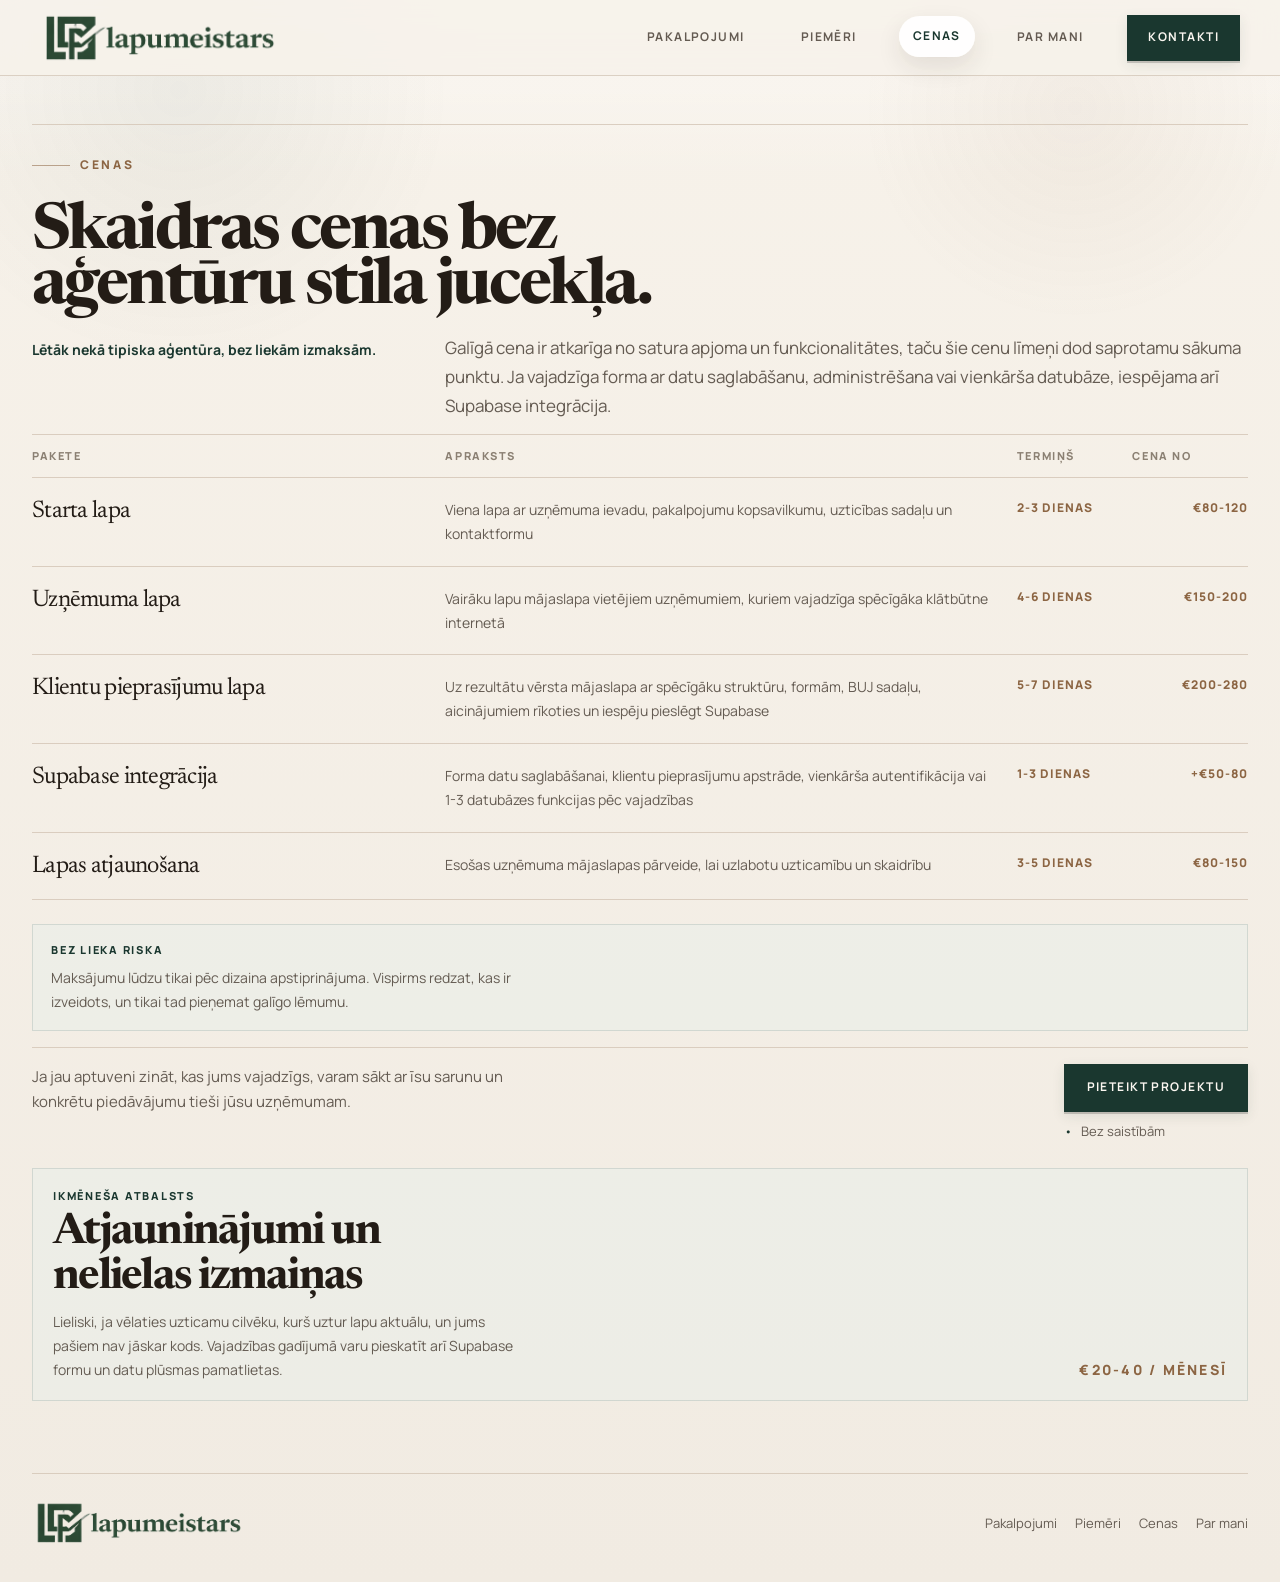
==== cenas.html @ 88fa8eaf "Add files via upload" ====
<!DOCTYPE html>
<html lang="lv">
<head>
  <meta charset="UTF-8" />
  <meta name="viewport" content="width=device-width, initial-scale=1.0" />
  <title>Lapumeistars | Cenas</title>
  <meta
    name="description"
    content="Skaidras Lapumeistars cenas vietējiem uzņēmumiem. Apskatiet cenu līmeņus, termiņus un iespējamo ikmēneša atbalstu bez aģentūras jucekļa."
  />
  <meta property="og:type" content="website" />
  <meta property="og:locale" content="lv_LV" />
  <meta property="og:title" content="Lapumeistars | Cenas" />
  <meta
    property="og:description"
    content="Skaidras Lapumeistars cenas vietējiem uzņēmumiem. Apskatiet cenu līmeņus, termiņus un iespējamo ikmēneša atbalstu bez aģentūras jucekļa."
  />
  <meta property="og:image" content="lapumeistars-logo.png" />
  <meta property="og:url" content="https://lapumeistars.pages.dev/cenas.html" />
  <link rel="icon" type="image/png" sizes="256x256" href="lapumeistars-favicon.png" />
  <link rel="shortcut icon" href="lapumeistars-favicon.png" />
  <link rel="preconnect" href="https://fonts.googleapis.com" />
  <link rel="preconnect" href="https://fonts.gstatic.com" crossorigin />
  <link
    href="https://fonts.googleapis.com/css2?family=Manrope:wght@400;500;600;700;800&family=Newsreader:opsz,wght@6..72,400;6..72,600;6..72,700&display=swap"
    rel="stylesheet"
  />
  <link rel="preload" as="image" href="lapumeistars-logo.png" />
  <style>
    *, *::before, *::after { box-sizing: border-box; margin: 0; padding: 0; }

    :root {
      --paper: #f3ede4;
      --paper-soft: #faf6f0;
      --surface: #fffdf9;
      --surface-tint: #eee6db;
      --ink: #231c16;
      --muted: #645b52;
      --muted-soft: #8b8073;
      --line: #d5c8b9;
      --accent: #294e46;
      --accent-strong: #1a372f;
      --accent-soft: #e6eeeb;
      --warm: #8c6543;
      --shadow: 0 18px 44px rgba(45, 35, 22, 0.08);
    }

    html {
      scroll-behavior: smooth;
      scroll-padding-top: 96px;
    }

    body {
      background:
        linear-gradient(180deg, rgba(255, 255, 255, 0.45), rgba(255, 255, 255, 0)) 0 0 / 100% 180px no-repeat,
        linear-gradient(180deg, #f7f2ea 0%, #f1ebe2 100%);
      color: var(--ink);
      caret-color: transparent;
      font-family: "Manrope", sans-serif;
      font-size: 16px;
      line-height: 1.7;
      min-height: 100vh;
      overflow-x: hidden;
    }

    body::before {
      content: "";
      position: fixed;
      inset: 0;
      pointer-events: none;
      background:
        radial-gradient(circle at 14% 10%, rgba(41, 78, 70, 0.06), transparent 20%),
        radial-gradient(circle at 84% 12%, rgba(140, 101, 67, 0.06), transparent 16%);
      z-index: -1;
    }

    a { color: inherit; text-decoration: none; }

    nav {
      position: sticky;
      top: 0;
      z-index: 100;
      display: flex;
      align-items: center;
      justify-content: space-between;
      gap: 30px;
      height: 76px;
      padding: 0 40px;
      background: rgba(247, 242, 234, 0.9);
      backdrop-filter: blur(14px);
      border-bottom: 1px solid rgba(213, 200, 185, 0.8);
    }

    .nav-logo,
    .footer-logo {
      display: inline-flex;
      align-items: center;
      flex-shrink: 0;
    }

    .nav-logo img,
    .footer-logo img {
      display: block;
      width: auto;
      max-width: 100%;
    }

    .nav-logo img { height: 56px; }

    .nav-links {
      display: flex;
      align-items: center;
      gap: 28px;
      list-style: none;
      margin-left: auto;
    }

    .nav-links a {
      display: inline-flex;
      align-items: center;
      justify-content: center;
      min-height: 40px;
      padding: 10px 14px;
      border-radius: 999px;
      font-size: 12px;
      font-weight: 700;
      letter-spacing: 0.12em;
      text-transform: uppercase;
      color: var(--muted);
      transition: background 0.18s ease, color 0.18s ease, box-shadow 0.18s ease, transform 0.18s ease;
    }

    .nav-links a:hover,
    .nav-links a:focus-visible,
    .nav-links a[aria-current="page"] {
      color: var(--accent-strong);
      background: rgba(255, 255, 255, 0.92);
      box-shadow: 0 10px 24px rgba(35, 28, 22, 0.1);
      transform: translateY(-1px);
    }

    .nav-cta {
      display: inline-flex;
      align-items: center;
      justify-content: center;
      min-height: 46px;
      padding: 0 20px;
      border: 1px solid var(--accent-strong);
      background: var(--accent-strong);
      color: var(--paper-soft);
      font-size: 12px;
      font-weight: 700;
      letter-spacing: 0.12em;
      text-transform: uppercase;
      box-shadow: 0 2px 0 rgba(0, 0, 0, 0.18), 0 4px 12px rgba(26, 55, 47, 0.1);
      transition: background 0.18s ease, border-color 0.18s ease, transform 0.18s ease, box-shadow 0.18s ease;
    }

    .nav-cta:hover,
    .nav-cta:focus-visible {
      background: var(--accent);
      border-color: var(--accent);
      transform: translateY(-1px);
      box-shadow: 0 4px 0 rgba(0, 0, 0, 0.16), 0 8px 20px rgba(26, 55, 47, 0.16);
    }

    .nav-toggle {
      display: none;
      width: 48px;
      height: 48px;
      padding: 0;
      border: 1px solid rgba(41, 78, 70, 0.18);
      background: rgba(255, 253, 249, 0.72);
      color: var(--accent-strong);
      align-items: center;
      justify-content: center;
      cursor: pointer;
      flex-direction: column;
      gap: 5px;
      flex-shrink: 0;
    }

    .nav-toggle span {
      display: block;
      width: 18px;
      height: 2px;
      background: currentColor;
      transition: transform 0.22s ease, opacity 0.22s ease;
    }

    nav.is-open .nav-toggle span:nth-child(1) {
      transform: translateY(7px) rotate(45deg);
    }

    nav.is-open .nav-toggle span:nth-child(2) {
      opacity: 0;
    }

    nav.is-open .nav-toggle span:nth-child(3) {
      transform: translateY(-7px) rotate(-45deg);
    }

    .page-shell,
    footer {
      width: min(1240px, calc(100% - 64px));
      margin: 0 auto;
    }

    .page-shell {
      padding: 48px 0 72px;
    }

    .pricing-hero {
      padding: 0 0 18px;
      border-top: 1px solid rgba(213, 200, 185, 0.86);
    }

    .pricing-hero-copy {
      padding-top: 22px;
    }

    .section-flag {
      display: inline-flex;
      align-items: center;
      gap: 10px;
      margin-bottom: 12px;
      color: var(--warm);
      font-size: 12px;
      font-weight: 800;
      letter-spacing: 0.22em;
      text-transform: uppercase;
    }

    .section-flag::before {
      content: "";
      width: 38px;
      height: 1px;
      background: currentColor;
      opacity: 0.55;
    }

    .hero-title,
    .table-title,
    .support-title {
      font-family: "Newsreader", serif;
      letter-spacing: -0.04em;
      color: var(--ink);
    }

    .hero-title {
      font-size: clamp(2.7rem, 5vw, 4.7rem);
      line-height: 0.86;
      max-width: none;
      text-wrap: balance;
    }

    .pricing-wrap {
      padding: 0;
    }

    .pricing-intro {
      display: grid;
      grid-template-columns: 34% 47% 9.5% 9.5%;
      align-items: start;
      gap: 18px 0;
      margin-bottom: 14px;
    }

    .pricing-intro .hero-title {
      grid-column: 1 / 5;
      width: min(100%, 17ch);
    }

    .pricing-note {
      margin-bottom: 0;
      padding-top: 4px;
      color: var(--accent-strong);
      font-size: 14px;
      font-weight: 700;
    }

    .pricing-detail {
      grid-column: 2 / 5;
      margin-bottom: 0;
      color: var(--muted);
      font-size: 17px;
      text-wrap: pretty;
    }

    .pricing-table {
      width: 100%;
      border-collapse: collapse;
      border-top: 1px solid rgba(213, 200, 185, 0.86);
      border-bottom: 1px solid rgba(213, 200, 185, 0.86);
    }

    .pricing-table thead th {
      padding: 12px 0 11px;
      text-align: left;
      font-size: 11px;
      font-weight: 800;
      letter-spacing: 0.14em;
      text-transform: uppercase;
      color: var(--muted-soft);
    }

    .pricing-table tbody tr {
      border-top: 1px solid rgba(213, 200, 185, 0.86);
    }

    .pricing-table tbody td {
      padding: 20px 0;
      vertical-align: top;
    }

    .pricing-table tbody td:nth-child(1) {
      width: 34%;
      padding-right: 28px;
      font-family: "Newsreader", serif;
      font-size: 24px;
      line-height: 1.12;
      letter-spacing: -0.03em;
    }

    .pricing-table tbody td:nth-child(2) {
      width: 47%;
      padding-right: 28px;
      color: var(--muted);
      font-size: 14px;
    }

    .pricing-table tbody td:nth-child(3),
    .pricing-table tbody td:nth-child(4) {
      width: 9.5%;
      font-size: 12px;
      font-weight: 800;
      letter-spacing: 0.08em;
      text-transform: uppercase;
      color: var(--warm);
      white-space: nowrap;
    }

    .pricing-table tbody td:nth-child(4) {
      text-align: right;
    }

    .pricing-callout {
      margin-top: 24px;
      padding: 16px 18px;
      border: 1px solid rgba(41, 78, 70, 0.14);
      background: rgba(230, 238, 235, 0.44);
    }

    .pricing-callout strong,
    .support-label {
      display: block;
      margin-bottom: 6px;
      color: var(--accent-strong);
      font-size: 11px;
      font-weight: 800;
      letter-spacing: 0.16em;
      text-transform: uppercase;
    }

    .pricing-callout p,
    .support-copy {
      color: var(--muted);
      font-size: 14px;
      max-width: 52ch;
    }

    .pricing-cta {
      display: grid;
      grid-template-columns: minmax(0, 1fr) auto;
      align-items: start;
      gap: 28px;
      padding: 16px 0 26px;
      margin-top: 16px;
      border-top: 1px solid rgba(213, 200, 185, 0.86);
    }

    .pricing-cta p {
      max-width: 56ch;
      color: var(--muted);
      font-size: 15px;
    }

    .action-stack {
      display: grid;
      justify-items: start;
      gap: 8px;
    }

    .btn-primary {
      display: inline-flex;
      align-items: center;
      justify-content: center;
      min-height: 48px;
      padding: 0 22px;
      border: 1px solid var(--accent-strong);
      background: var(--accent-strong);
      color: var(--paper-soft);
      font-size: 12px;
      font-weight: 700;
      letter-spacing: 0.12em;
      text-transform: uppercase;
      box-shadow: 0 2px 0 rgba(0, 0, 0, 0.18), 0 4px 12px rgba(26, 55, 47, 0.1);
      transition: background 0.18s ease, border-color 0.18s ease, transform 0.18s ease, box-shadow 0.18s ease;
    }

    .btn-primary:hover,
    .btn-primary:focus-visible {
      background: var(--accent);
      border-color: var(--accent);
      transform: translateY(-1px);
      box-shadow: 0 4px 0 rgba(0, 0, 0, 0.16), 0 8px 20px rgba(26, 55, 47, 0.16);
    }

    .cta-microcopy {
      color: var(--muted);
      font-size: 13px;
    }

    .cta-microcopy::before {
      content: "•";
      margin-right: 8px;
      color: var(--accent-strong);
    }

    .support-box {
      display: grid;
      grid-template-columns: minmax(0, 1fr) auto;
      gap: 24px;
      align-items: end;
      padding: 18px 20px;
      border: 1px solid rgba(41, 78, 70, 0.14);
      background: rgba(230, 238, 235, 0.44);
    }

    .support-title {
      font-size: clamp(2rem, 3.4vw, 2.8rem);
      line-height: 1.02;
      margin-bottom: 10px;
      max-width: 14ch;
    }

    .support-price {
      color: var(--warm);
      font-size: 14px;
      font-weight: 800;
      letter-spacing: 0.16em;
      text-transform: uppercase;
      white-space: nowrap;
      align-self: end;
    }

    .footer-links {
      display: flex;
      align-items: center;
      flex-wrap: wrap;
      gap: 18px;
      color: var(--muted);
      font-size: 13px;
    }

    footer {
      display: flex;
      align-items: center;
      justify-content: space-between;
      gap: 18px;
      padding: 24px 0 34px;
      font-size: 13px;
      border-top: 1px solid rgba(213, 200, 185, 0.86);
    }

    .footer-logo img { height: 50px; }

    .reveal {
      opacity: 0;
      transform: translateY(24px);
      transition: opacity 0.55s ease, transform 0.55s ease;
    }

    .reveal.visible {
      opacity: 1;
      transform: translateY(0);
    }

    @media (max-width: 980px) {
      .pricing-hero,
      .pricing-intro,
      .pricing-cta,
      .support-box {
        grid-template-columns: 1fr;
      }

      .pricing-detail {
        grid-column: auto;
      }

      .pricing-table thead {
        display: none;
      }

      .pricing-table,
      .pricing-table tbody,
      .pricing-table tr,
      .pricing-table td {
        display: block;
        width: 100%;
      }

      .pricing-table tbody td {
        padding: 0;
      }

      .pricing-table tbody tr {
        padding: 18px 0;
      }

      .pricing-table tbody td:nth-child(1),
      .pricing-table tbody td:nth-child(2),
      .pricing-table tbody td:nth-child(3),
      .pricing-table tbody td:nth-child(4) {
        width: 100%;
        padding-right: 0;
        text-align: left;
      }

      .pricing-table tbody td:nth-child(1) {
        margin-bottom: 10px;
      }

      .pricing-table tbody td:nth-child(2) {
        margin-bottom: 12px;
      }

      .pricing-table tbody td:nth-child(3)::before {
        content: "Termiņš: ";
        color: var(--muted-soft);
      }

      .pricing-table tbody td:nth-child(4)::before {
        content: "Cena no: ";
        color: var(--muted-soft);
      }

      .pricing-table tbody td:nth-child(4) {
        margin-top: 4px;
      }
    }

    @media (max-width: 900px) {
      nav {
        height: auto;
        align-items: flex-start;
        flex-wrap: wrap;
        padding: 18px 20px;
      }

      .nav-toggle {
        display: inline-flex;
        margin-left: auto;
      }

      .nav-links {
        width: 100%;
        display: none;
        flex-direction: column;
        align-items: stretch;
        gap: 10px;
        margin-left: 0;
        padding-top: 14px;
      }

      nav.is-open .nav-links {
        display: flex;
      }

      .nav-links li,
      .nav-links a,
      .nav-cta {
        width: 100%;
      }

      .page-shell,
      footer {
        width: calc(100% - 40px);
      }

      .page-shell {
        padding-top: 32px;
      }
    }

    @media (max-width: 640px) {
      .page-shell,
      footer {
        width: calc(100% - 24px);
      }

      .hero-title {
        max-width: 7.5ch;
      }

      .pricing-table tbody td:nth-child(1) {
        font-size: 22px;
      }

      footer {
        flex-direction: column;
        align-items: flex-start;
        padding-bottom: 24px;
      }

      .footer-logo img { height: 42px; }
    }
  </style>
</head>
<body>
  <nav>
    <a href="index.html" class="nav-logo" aria-label="Lapumeistars sākumlapa">
      <img
        src="lapumeistars-logo.png"
        alt="Lapumeistars"
        width="967"
        height="226"
        fetchpriority="high"
        decoding="async"
      />
    </a>
    <button
      type="button"
      class="nav-toggle"
      aria-expanded="false"
      aria-controls="primary-navigation"
      aria-label="Atvērt navigāciju"
    >
      <span></span>
      <span></span>
      <span></span>
    </button>
    <ul class="nav-links" id="primary-navigation">
      <li><a href="pakalpojumi.html">Pakalpojumi</a></li>
      <li><a href="piemeri.html">Piemēri</a></li>
      <li><a href="cenas.html" aria-current="page">Cenas</a></li>
      <li><a href="par-mani.html">Par mani</a></li>
    </ul>
    <a href="kontakti.html" class="nav-cta">Kontakti</a>
  </nav>

  <main class="page-shell">
    <section class="pricing-hero reveal">
      <div class="pricing-hero-copy">
        <p class="section-flag">Cenas</p>
      </div>
    </section>

    <section class="pricing-wrap reveal">
      <div class="pricing-intro">
        <h1 class="hero-title">Skaidras cenas bez aģentūru stila jucekļa.</h1>
        <p class="pricing-note">Lētāk nekā tipiska aģentūra, bez liekām izmaksām.</p>
        <p class="pricing-detail">
          Galīgā cena ir atkarīga no satura apjoma un funkcionalitātes, taču šie cenu līmeņi dod
          saprotamu sākuma punktu. Ja vajadzīga forma ar datu saglabāšanu, administrēšana vai vienkārša
          datubāze, iespējama arī Supabase integrācija.
        </p>
      </div>

      <table class="pricing-table" aria-label="Lapumeistars cenu līmeņi">
        <thead>
          <tr>
            <th>Pakete</th>
            <th>Apraksts</th>
            <th>Termiņš</th>
            <th>Cena no</th>
          </tr>
        </thead>
        <tbody>
          <tr>
            <td>Starta lapa</td>
            <td>Viena lapa ar uzņēmuma ievadu, pakalpojumu kopsavilkumu, uzticības sadaļu un kontaktformu</td>
            <td>2-3 dienas</td>
            <td>€80-120</td>
          </tr>
          <tr>
            <td>Uzņēmuma lapa</td>
            <td>Vairāku lapu mājaslapa vietējiem uzņēmumiem, kuriem vajadzīga spēcīgāka klātbūtne internetā</td>
            <td>4-6 dienas</td>
            <td>€150-200</td>
          </tr>
          <tr>
            <td>Klientu pieprasījumu lapa</td>
            <td>Uz rezultātu vērsta mājaslapa ar spēcīgāku struktūru, formām, BUJ sadaļu, aicinājumiem rīkoties un iespēju pieslēgt Supabase</td>
            <td>5-7 dienas</td>
            <td>€200-280</td>
          </tr>
          <tr>
            <td>Supabase integrācija</td>
            <td>Forma datu saglabāšanai, klientu pieprasījumu apstrāde, vienkārša autentifikācija vai 1-3 datubāzes funkcijas pēc vajadzības</td>
            <td>1-3 dienas</td>
            <td>+€50-80</td>
          </tr>
          <tr>
            <td>Lapas atjaunošana</td>
            <td>Esošas uzņēmuma mājaslapas pārveide, lai uzlabotu uzticamību un skaidrību</td>
            <td>3-5 dienas</td>
            <td>€80-150</td>
          </tr>
        </tbody>
      </table>

      <div class="pricing-callout">
        <strong>Bez lieka riska</strong>
        <p>Maksājumu lūdzu tikai pēc dizaina apstiprinājuma. Vispirms redzat, kas ir izveidots, un tikai tad pieņemat galīgo lēmumu.</p>
      </div>

      <div class="pricing-cta">
        <p>Ja jau aptuveni zināt, kas jums vajadzīgs, varam sākt ar īsu sarunu un konkrētu piedāvājumu tieši jūsu uzņēmumam.</p>
        <div class="action-stack">
          <a href="kontakti.html" class="btn-primary">Pieteikt projektu</a>
          <span class="cta-microcopy">Bez saistībām</span>
        </div>
      </div>

      <div class="support-box">
        <div>
          <span class="support-label">Ikmēneša atbalsts</span>
          <h2 class="support-title">Atjauninājumi un nelielas izmaiņas</h2>
          <p class="support-copy">
            Lieliski, ja vēlaties uzticamu cilvēku, kurš uztur lapu aktuālu, un jums pašiem nav jāskar kods.
            Vajadzības gadījumā varu pieskatīt arī Supabase formu un datu plūsmas pamatlietas.
          </p>
        </div>
        <div class="support-price">€20-40 / mēnesī</div>
      </div>
    </section>
  </main>

  <footer>
    <span class="footer-logo">
      <img src="lapumeistars-logo.png" alt="" width="967" height="226" decoding="async" />
    </span>
    <div class="footer-links">
      <a href="pakalpojumi.html">Pakalpojumi</a>
      <a href="piemeri.html">Piemēri</a>
      <a href="cenas.html">Cenas</a>
      <a href="par-mani.html">Par mani</a>
    </div>
  </footer>

  <script>
    const revealElements = document.querySelectorAll('.reveal');
    const prefersReducedMotion = window.matchMedia('(prefers-reduced-motion: reduce)').matches;
    const siteNav = document.querySelector('nav');
    const navToggle = document.querySelector('.nav-toggle');
    const navLinks = document.querySelectorAll('.nav-links a, .nav-cta');

    if (prefersReducedMotion || !('IntersectionObserver' in window)) {
      revealElements.forEach((element) => element.classList.add('visible'));
    } else {
      const observer = new IntersectionObserver(
        (entries, currentObserver) => {
          entries.forEach((entry) => {
            if (entry.isIntersecting) {
              entry.target.classList.add('visible');
              currentObserver.unobserve(entry.target);
            }
          });
        },
        {
          threshold: 0.12,
          rootMargin: '0px 0px -8% 0px'
        }
      );

      revealElements.forEach((element) => observer.observe(element));
    }

    function closeNav() {
      if (!siteNav || !navToggle) return;
      siteNav.classList.remove('is-open');
      navToggle.setAttribute('aria-expanded', 'false');
    }

    navToggle?.addEventListener('click', () => {
      const isOpen = siteNav.classList.toggle('is-open');
      navToggle.setAttribute('aria-expanded', String(isOpen));
    });

    navLinks.forEach((link) => {
      link.addEventListener('click', closeNav);
    });

    window.addEventListener('resize', () => {
      if (window.innerWidth > 900) closeNav();
    });

    document.addEventListener('click', (event) => {
      if (!siteNav?.classList.contains('is-open')) return;
      if (!siteNav.contains(event.target)) closeNav();
    });

    document.addEventListener('keydown', (event) => {
      if (event.key === 'Escape' && siteNav?.classList.contains('is-open')) {
        closeNav();
      }
    });
  </script>
</body>
</html>
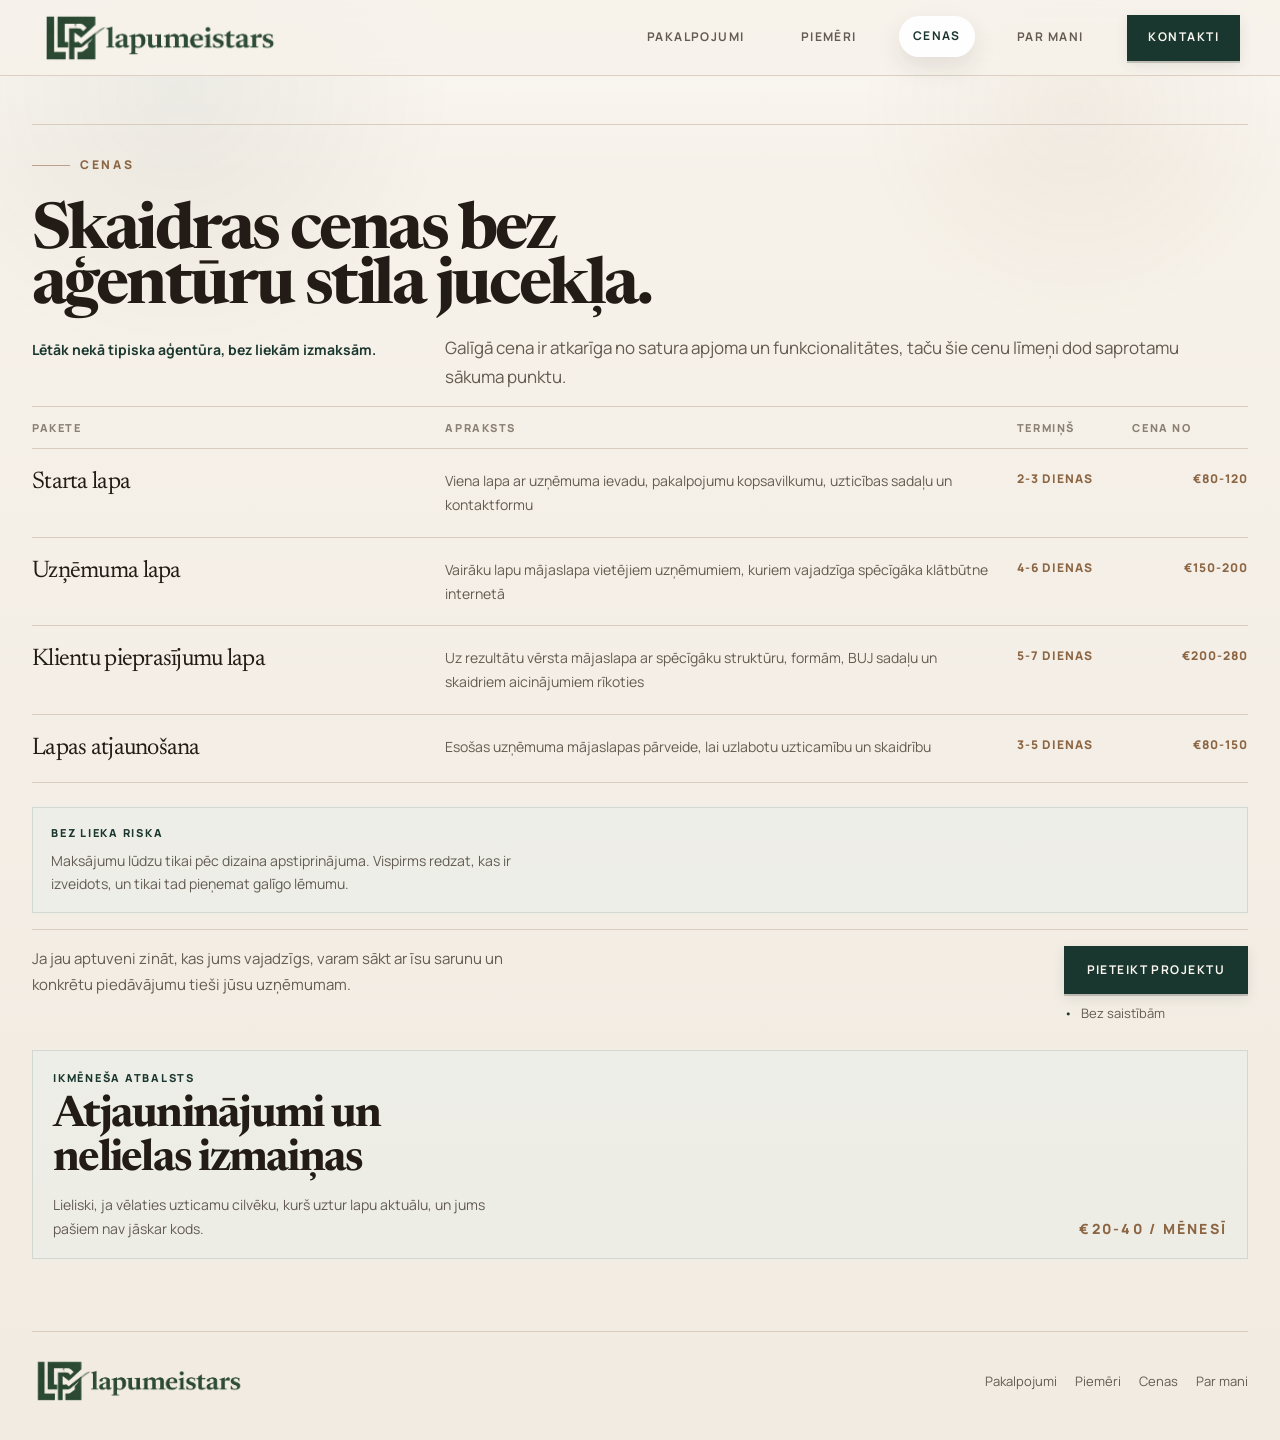
==== commit 1ae5bfae: "Update cenas.html" ====
--- a/cenas.html
+++ b/cenas.html
@@ -662,8 +662,7 @@
         <p class="pricing-note">Lētāk nekā tipiska aģentūra, bez liekām izmaksām.</p>
         <p class="pricing-detail">
           Galīgā cena ir atkarīga no satura apjoma un funkcionalitātes, taču šie cenu līmeņi dod
-          saprotamu sākuma punktu. Ja vajadzīga forma ar datu saglabāšanu, administrēšana vai vienkārša
-          datubāze, iespējama arī Supabase integrācija.
+          saprotamu sākuma punktu.
         </p>
       </div>
 
@@ -691,15 +690,9 @@
           </tr>
           <tr>
             <td>Klientu pieprasījumu lapa</td>
-            <td>Uz rezultātu vērsta mājaslapa ar spēcīgāku struktūru, formām, BUJ sadaļu, aicinājumiem rīkoties un iespēju pieslēgt Supabase</td>
+            <td>Uz rezultātu vērsta mājaslapa ar spēcīgāku struktūru, formām, BUJ sadaļu un skaidriem aicinājumiem rīkoties</td>
             <td>5-7 dienas</td>
             <td>€200-280</td>
-          </tr>
-          <tr>
-            <td>Supabase integrācija</td>
-            <td>Forma datu saglabāšanai, klientu pieprasījumu apstrāde, vienkārša autentifikācija vai 1-3 datubāzes funkcijas pēc vajadzības</td>
-            <td>1-3 dienas</td>
-            <td>+€50-80</td>
           </tr>
           <tr>
             <td>Lapas atjaunošana</td>
@@ -729,7 +722,6 @@
           <h2 class="support-title">Atjauninājumi un nelielas izmaiņas</h2>
           <p class="support-copy">
             Lieliski, ja vēlaties uzticamu cilvēku, kurš uztur lapu aktuālu, un jums pašiem nav jāskar kods.
-            Vajadzības gadījumā varu pieskatīt arī Supabase formu un datu plūsmas pamatlietas.
           </p>
         </div>
         <div class="support-price">€20-40 / mēnesī</div>
